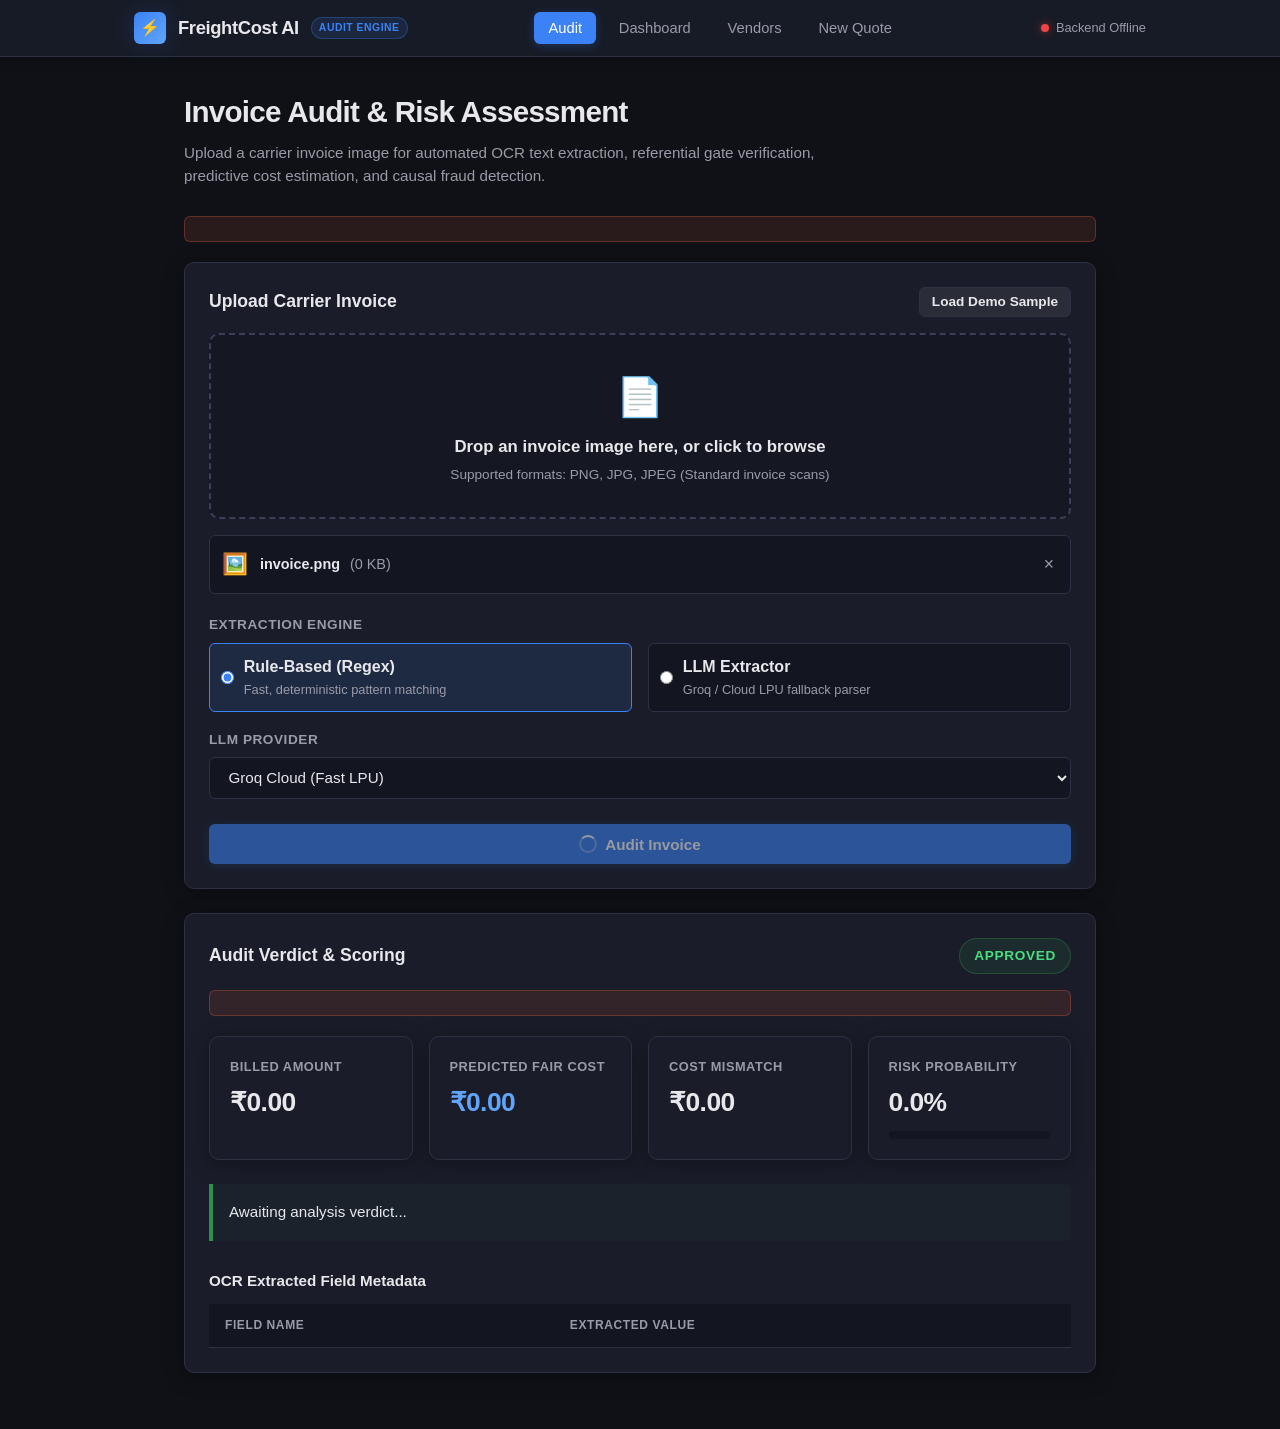
==== webapp/frontend/index.html @ 1308d072 "frontend" ====
<!DOCTYPE html>
<html lang="en">
<head>
  <meta charset="UTF-8">
  <meta name="viewport" content="width=device-width, initial-scale=1.0">
  <title>FreightCost AI — Automated Invoice Audit & Risk Scoring</title>
  <meta name="description" content="Production-ready freight invoice audit engine powered by Tesseract OCR, XGBoost predictive cost models, 4-tier confidence gating, and causal vendor risk intelligence.">
  <link rel="stylesheet" href="css/styles.css">
</head>
<body>

  <!-- Navigation Bar -->
  <nav class="navbar">
    <div class="nav-container">
      <a href="#audit" class="nav-brand">
        <div class="brand-icon">⚡</div>
        <div>
          <div class="brand-title">FreightCost AI</div>
        </div>
        <span class="brand-badge">Audit Engine</span>
      </a>

      <ul class="nav-links">
        <li><a href="#audit" class="nav-link active" id="nav-link-audit">Audit</a></li>
        <li><a href="#dashboard" class="nav-link" id="nav-link-dashboard">Dashboard</a></li>
        <li><a href="#vendors" class="nav-link" id="nav-link-vendors">Vendors</a></li>
        <li><a href="#quote" class="nav-link" id="nav-link-quote">New Quote</a></li>
      </ul>

      <div class="nav-status">
        <span class="status-dot online" id="health-dot"></span>
        <span id="health-label">Engine Online</span>
      </div>
    </div>
  </nav>

  <!-- Main Content Container -->
  <main class="main-content">

    <!-- ====================================================================
         PAGE 1: AUDIT (#audit-page)
         ==================================================================== -->
    <section id="audit-page" class="page-section">
      <header class="page-header">
        <h1>Invoice Audit & Risk Assessment</h1>
        <p>Upload a carrier invoice image for automated OCR text extraction, referential gate verification, predictive cost estimation, and causal fraud detection.</p>
      </header>

      <div id="audit-error-banner" class="alert-banner alert-danger hidden"></div>

      <!-- Upload & Configuration Card -->
      <div class="card">
        <div class="card-title">
          <span>Upload Carrier Invoice</span>
          <button type="button" class="btn btn-secondary btn-sm" id="load-demo-btn" title="Use benchmark sample image">
            Load Demo Sample
          </button>
        </div>

        <!-- Drag & Drop Zone -->
        <div class="dropzone" id="dropzone">
          <input type="file" id="file-input" accept="image/png, image/jpeg, image/jpg" style="display: none;">
          <div class="dropzone-icon">📄</div>
          <div class="dropzone-text">Drop an invoice image here, or click to browse</div>
          <div class="dropzone-subtext">Supported formats: PNG, JPG, JPEG (Standard invoice scans)</div>
        </div>

        <!-- Selected File Preview -->
        <div id="file-preview" class="file-preview hidden">
          <div class="file-preview-info">
            <span style="font-size: 1.3rem;">🖼️</span>
            <div>
              <span id="file-name" style="font-weight: 600;">invoice.png</span>
              <span id="file-size" style="color: var(--color-text-dim); margin-left: 6px;">(0 KB)</span>
            </div>
          </div>
          <button type="button" class="file-remove-btn" id="file-remove-btn" title="Remove file">&times;</button>
        </div>

        <!-- Extractor Mode Configuration -->
        <div class="form-group" style="margin-top: calc(var(--space-unit) * 2.5);">
          <label class="form-label">Extraction Engine</label>
          <div class="radio-group">
            <label class="radio-card active">
              <input type="radio" name="extractor" value="rules" checked>
              <div>
                <div style="font-weight: 600;">Rule-Based (Regex)</div>
                <div style="font-size: 0.8rem; color: var(--color-text-dim);">Fast, deterministic pattern matching</div>
              </div>
            </label>
            <label class="radio-card">
              <input type="radio" name="extractor" value="llm">
              <div>
                <div style="font-weight: 600;">LLM Extractor</div>
                <div style="font-size: 0.8rem; color: var(--color-text-dim);">Groq / Cloud LPU fallback parser</div>
              </div>
            </label>
          </div>
        </div>

        <!-- LLM Provider Select (Conditional) -->
        <div id="llm-provider-container" class="form-group hidden">
          <label class="form-label" for="llm-provider">LLM Provider</label>
          <select id="llm-provider" class="form-select">
            <option value="groq" selected>Groq Cloud (Fast LPU)</option>
            <option value="gemini">Google Gemini</option>
            <option value="openrouter">OpenRouter</option>
            <option value="cerebras">Cerebras</option>
          </select>
        </div>

        <button type="button" id="audit-btn" class="btn btn-primary" style="width: 100%; margin-top: calc(var(--space-unit) * 1);" disabled>
          <span id="audit-spinner" class="spinner hidden"></span>
          <span id="audit-btn-text">Audit Invoice</span>
        </button>
      </div>

      <!-- Audit Results Panel (Hidden initially) -->
      <div id="audit-results-card" class="card hidden">
        <div class="card-title">
          <span>Audit Verdict & Scoring</span>
          <span id="verdict-badge" class="badge badge-approved">APPROVED</span>
        </div>

        <!-- Gate Status / Rejection Box -->
        <div id="gate-status-box" class="alert-banner alert-danger hidden"></div>

        <!-- 4 Metric Cards (When Gate Passed) -->
        <div id="audit-stats-container">
          <div class="stats-grid-4">
            <div class="stat-card">
              <div class="stat-label">Billed Amount</div>
              <div class="stat-value" id="stat-billed-amount">₹0.00</div>
            </div>
            <div class="stat-card">
              <div class="stat-label">Predicted Fair Cost</div>
              <div class="stat-value primary" id="stat-predicted-cost">₹0.00</div>
            </div>
            <div class="stat-card">
              <div class="stat-label">Cost Mismatch</div>
              <div class="stat-value" id="stat-cost-mismatch">₹0.00</div>
            </div>
            <div class="stat-card">
              <div class="stat-label">Risk Probability</div>
              <div class="stat-value" id="stat-risk-proba">0.0%</div>
              <div class="meter-container">
                <div class="meter-track">
                  <div class="meter-fill" id="risk-meter-fill" style="width: 0%;"></div>
                </div>
              </div>
            </div>
          </div>
        </div>

        <!-- Narrative Explanation -->
        <div id="audit-explanation-box" class="explanation-box approved">
          Awaiting analysis verdict...
        </div>

        <!-- Extracted Fields Table -->
        <div style="margin-top: calc(var(--space-unit) * 3.5);">
          <div style="font-weight: 600; font-size: 0.95rem; margin-bottom: calc(var(--space-unit) * 1.5);">
            OCR Extracted Field Metadata
          </div>
          <div class="table-responsive">
            <table class="data-table">
              <thead>
                <tr>
                  <th style="width: 40%;">Field Name</th>
                  <th>Extracted Value</th>
                </tr>
              </thead>
              <tbody id="extracted-fields-tbody"></tbody>
            </table>
          </div>
        </div>
      </div>
    </section>

    <!-- ====================================================================
         PAGE 2: DASHBOARD (#dashboard-page)
         ==================================================================== -->
    <section id="dashboard-page" class="page-section hidden">
      <header class="page-header">
        <h1>Operational Audit Dashboard</h1>
        <p>Continuous monitoring of automated invoice throughput, gate pass ratios, and anomaly rejection telemetry.</p>
      </header>

      <div id="dash-error-banner" class="alert-banner alert-danger hidden"></div>

      <!-- Control Bar -->
      <div class="card" style="padding: calc(var(--space-unit) * 2);">
        <div style="display: flex; align-items: center; justify-content: space-between; gap: calc(var(--space-unit) * 2);">
          <div style="display: flex; align-items: center; gap: calc(var(--space-unit) * 1.5);">
            <label for="dash-n-input" style="font-size: 0.9rem; font-weight: 600; color: var(--color-text-dim);">
              Sample Window (Last N):
            </label>
            <input type="number" id="dash-n-input" class="form-input" value="300" min="10" max="5000" style="width: 110px; padding: 6px 10px;">
          </div>
          <button type="button" id="dash-refresh-btn" class="btn btn-primary btn-sm">
            Refresh
          </button>
        </div>
      </div>

      <!-- 4 Stat Cards -->
      <div class="stats-grid-4">
        <div class="stat-card">
          <div class="stat-label">Total Processed</div>
          <div class="stat-value" id="dash-stat-total">0</div>
        </div>
        <div class="stat-card">
          <div class="stat-label">Auto-Processing Rate</div>
          <div class="stat-value approved" id="dash-stat-rate">0.0%</div>
        </div>
        <div class="stat-card">
          <div class="stat-label">Gate Rejected</div>
          <div class="stat-value pending" id="dash-stat-rejected">0</div>
        </div>
        <div class="stat-card">
          <div class="stat-label">Flagged Anomalies</div>
          <div class="stat-value flagged" id="dash-stat-flagged">0</div>
        </div>
      </div>

      <!-- Rejection Breakdown Card -->
      <div class="card">
        <div class="card-title">Confidence Gate Rejection Breakdown</div>
        <div id="rejection-breakdown-container">
          <div style="text-align: center; color: var(--color-text-dim); padding: 20px;">
            Loading telemetry...
          </div>
        </div>

        <p class="disclaimer-note">
          * Figures reflect the last N audits recorded in <code>audit_log</code>. Confusion-matrix precision/recall are not shown here yet — <code>DashboardStats</code> doesn't currently return them; see §11 if you want to add that.
        </p>
      </div>
    </section>

    <!-- ====================================================================
         PAGE 3: VENDORS (#vendors-page)
         ==================================================================== -->
    <section id="vendors-page" class="page-section hidden">
      <header class="page-header">
        <h1>Vendor Risk Explorer</h1>
        <p>Causal carrier risk directory computed from historical audit logs via Laplace-smoothed Bayesian priors.</p>
      </header>

      <div id="vendors-error-banner" class="alert-banner alert-danger hidden"></div>

      <div class="card">
        <div style="display: flex; justify-content: space-between; align-items: center; margin-bottom: calc(var(--space-unit) * 2); gap: calc(var(--space-unit) * 2);">
          <input type="text" id="vendor-search-input" class="form-input" placeholder="Search carrier by name or ID (e.g. VEN001, Maruti)..." style="max-width: 420px;">
          <span id="vendor-count-label" style="font-size: 0.85rem; color: var(--color-text-dim);">Showing 0 vendors</span>
        </div>

        <div class="table-responsive">
          <table class="data-table">
            <thead>
              <tr>
                <th data-sort="vendor_name" data-title="Carrier Name">Carrier Name</th>
                <th data-sort="vendor_id" data-title="Vendor ID">Vendor ID</th>
                <th data-sort="total_invoices" data-title="Total Audits" style="text-align: right;">Total Audits</th>
                <th data-sort="flagged_invoices" data-title="Flagged" style="text-align: right;">Flagged</th>
                <th data-sort="risk_score" data-title="Risk Score" style="text-align: right;">Risk Score ▼</th>
              </tr>
            </thead>
            <tbody id="vendors-tbody">
              <tr>
                <td colspan="5" style="text-align: center; color: var(--color-text-dim); padding: 30px;">
                  Loading carriers...
                </td>
              </tr>
            </tbody>
          </table>
        </div>

        <p class="disclaimer-note">
          * Risk score reflects causal Laplace smoothing: <code>(flagged + 2 &times; 0.06) / (total + 2)</code>. Vendors with 0 audits default to the empirical prior (6.0%).
        </p>
      </div>
    </section>

    <!-- ====================================================================
         PAGE 4: NEW QUOTE (#quote-page)
         ==================================================================== -->
    <section id="quote-page" class="page-section hidden">
      <header class="page-header">
        <h1>Pre-Shipment Freight Estimator</h1>
        <p>Calculate fair market baseline freight costs (Model 1) prior to shipment booking based on corridor, payload, and operational conditions.</p>
      </header>

      <div id="quote-error-banner" class="alert-banner alert-danger hidden"></div>

      <div class="card">
        <form id="quote-form">
          <div class="form-row-2">
            <div class="form-group">
              <label class="form-label" for="quote-origin">Origin Hub</label>
              <select id="quote-origin" class="form-select" required></select>
            </div>
            <div class="form-group">
              <label class="form-label" for="quote-dest">Destination Hub</label>
              <select id="quote-dest" class="form-select" required></select>
            </div>
          </div>

          <div class="form-row-2">
            <div class="form-group">
              <label class="form-label" for="quote-truck-type">Truck Type</label>
              <select id="quote-truck-type" class="form-select" required>
                <option value="6-wheeler">6-wheeler (Light / City Haul)</option>
                <option value="10-wheeler" selected>10-wheeler (Medium Corridor)</option>
                <option value="12-wheeler">12-wheeler (Heavy Long-Haul)</option>
              </select>
            </div>
            <div class="form-group">
              <label class="form-label" for="quote-category">Product Category</label>
              <select id="quote-category" class="form-select" required>
                <option value="Steel Coils">Steel Coils</option>
                <option value="Automotive Spare Parts" selected>Automotive Spare Parts</option>
                <option value="Industrial Chemicals">Industrial Chemicals</option>
                <option value="Bulk Textiles">Bulk Textiles</option>
                <option value="Electronics Components">Electronics Components</option>
              </select>
            </div>
          </div>

          <div class="form-row-3">
            <div class="form-group">
              <label class="form-label" for="quote-weight">Billable Weight (kg)</label>
              <input type="number" id="quote-weight" class="form-input" value="12000" min="100" max="60000" step="100" required>
            </div>
            <div class="form-group">
              <label class="form-label" for="quote-distance">Distance (km)</label>
              <input type="number" id="quote-distance" class="form-input" value="850" min="10" max="4000" step="10" required>
            </div>
            <div class="form-group">
              <label class="form-label" for="quote-fuel-price">Expected Fuel Price (₹/L)</label>
              <input type="number" id="quote-fuel-price" class="form-input" value="94.5" min="50" max="150" step="0.1" required>
            </div>
          </div>

          <div class="form-row-3">
            <div class="form-group">
              <label class="form-label" for="quote-ideal-days">Ideal Transit Days</label>
              <input type="number" id="quote-ideal-days" class="form-input" value="2.5" min="0.5" max="30" step="0.1" required>
            </div>
            <div class="form-group">
              <label class="form-label" for="quote-quoted-days">Quoted Transit Days</label>
              <input type="number" id="quote-quoted-days" class="form-input" value="3.5" min="0.5" max="30" step="0.1" required>
            </div>
            <div class="form-group">
              <label class="form-label" for="quote-weather">Weather Friction Score (0-1)</label>
              <input type="number" id="quote-weather" class="form-input" value="0.3" min="0" max="1" step="0.05" required>
            </div>
          </div>

          <button type="submit" id="quote-submit-btn" class="btn btn-primary" style="width: 100%; margin-top: calc(var(--space-unit) * 1);">
            <span id="quote-spinner" class="spinner hidden"></span>
            <span id="quote-btn-text">Calculate Freight Estimate</span>
          </button>
        </form>
      </div>

      <!-- Quote Output Card -->
      <div id="quote-result-card" class="card hidden">
        <div style="text-align: center; padding: calc(var(--space-unit) * 2) 0;">
          <div style="font-size: 0.9rem; font-weight: 600; text-transform: uppercase; color: var(--color-text-dim); letter-spacing: 0.05em; margin-bottom: 8px;">
            Predicted Fair Market Cost
          </div>
          <div id="quote-cost-display" style="font-size: 2.8rem; font-weight: 800; color: #60a5fa; letter-spacing: -0.03em;">
            ₹0.00
          </div>
          <p style="color: var(--color-text-dim); font-size: 0.88rem; margin-top: 10px;">
            Calculated via Model 1 (XGBoost Regressor) trained on historical corridor fuel, weight, and vehicle attributes.
          </p>
        </div>
      </div>
    </section>

  </main>

  <!-- JavaScript Modules -->
  <script src="js/api.js"></script>
  <script src="js/router.js"></script>
  <script src="js/audit.js"></script>
  <script src="js/dashboard.js"></script>
  <script src="js/vendors.js"></script>
  <script src="js/quote.js"></script>
</body>
</html>
---- webapp/frontend/css/styles.css ----
/* ==========================================================================
   FreightCost AI - Modern Dark Design System
   Tokens, Typography, Glassmorphism, Micro-interactions
   ========================================================================== */

:root {
  --color-bg: #0f1117;
  --color-surface: #1a1d29;
  --color-surface-hover: #222638;
  --color-surface-elevated: #262a3d;
  --color-border: #2c3144;
  --color-border-light: #3a4059;
  --color-border-glow: rgba(59, 130, 246, 0.35);

  --color-primary: #3b82f6;
  --color-primary-hover: #2563eb;
  --color-primary-glow: rgba(59, 130, 246, 0.25);
  --color-primary-light: rgba(59, 130, 246, 0.12);

  --color-approved: #2f8f4e;
  --color-approved-bg: rgba(47, 143, 78, 0.14);
  --color-approved-border: rgba(47, 143, 78, 0.35);

  --color-flagged: #c0503b;
  --color-flagged-bg: rgba(192, 80, 59, 0.14);
  --color-flagged-border: rgba(192, 80, 59, 0.35);

  --color-pending: #e0a83e;
  --color-pending-bg: rgba(224, 168, 62, 0.14);
  --color-pending-border: rgba(224, 168, 62, 0.35);

  --color-text: #e8e8ec;
  --color-text-dim: #9a9ba8;
  --color-text-muted: #676978;

  --font: -apple-system, BlinkMacSystemFont, "Segoe UI", Roboto, "Helvetica Neue", Arial, sans-serif;
  --font-mono: ui-monospace, SFMono-Regular, Menlo, Monaco, Consolas, monospace;

  --radius-sm: 6px;
  --radius: 10px;
  --radius-lg: 14px;
  --radius-full: 9999px;

  --space-unit: 8px;
  --transition-fast: 0.15s ease;
  --transition: 0.25s ease;
  --shadow-card: 0 4px 20px rgba(0, 0, 0, 0.35);
  --shadow-glow: 0 0 25px rgba(59, 130, 246, 0.2);
}

/* Reset & Base */
*, *::before, *::after {
  box-sizing: border-box;
  margin: 0;
  padding: 0;
}

body {
  font-family: var(--font);
  background-color: var(--color-bg);
  color: var(--color-text);
  line-height: 1.55;
  min-height: 100vh;
  display: flex;
  flex-direction: column;
  -webkit-font-smoothing: antialiased;
  -moz-osx-font-smoothing: grayscale;
}

/* Navigation Bar */
.navbar {
  position: sticky;
  top: 0;
  z-index: 100;
  background: rgba(26, 29, 41, 0.88);
  backdrop-filter: blur(14px);
  -webkit-backdrop-filter: blur(14px);
  border-bottom: 1px solid var(--color-border);
  box-shadow: 0 2px 10px rgba(0, 0, 0, 0.3);
}

.nav-container {
  max-width: 1060px;
  margin: 0 auto;
  padding: calc(var(--space-unit) * 1.5) calc(var(--space-unit) * 3);
  display: flex;
  align-items: center;
  justify-content: space-between;
}

.nav-brand {
  display: flex;
  align-items: center;
  gap: calc(var(--space-unit) * 1.5);
  text-decoration: none;
  color: var(--color-text);
}

.brand-icon {
  width: 32px;
  height: 32px;
  background: linear-gradient(135deg, var(--color-primary), #60a5fa);
  border-radius: var(--radius-sm);
  display: flex;
  align-items: center;
  justify-content: center;
  color: #fff;
  font-weight: 700;
  font-size: 16px;
  box-shadow: var(--shadow-glow);
}

.brand-title {
  font-size: 1.15rem;
  font-weight: 700;
  letter-spacing: -0.02em;
}

.brand-badge {
  font-size: 0.65rem;
  font-weight: 700;
  text-transform: uppercase;
  background: var(--color-primary-light);
  color: var(--color-primary);
  padding: 2px 7px;
  border-radius: var(--radius-full);
  letter-spacing: 0.05em;
  border: 1px solid rgba(59, 130, 246, 0.3);
}

.nav-links {
  display: flex;
  align-items: center;
  gap: calc(var(--space-unit) * 1);
  list-style: none;
}

.nav-link {
  color: var(--color-text-dim);
  text-decoration: none;
  padding: calc(var(--space-unit) * 1) calc(var(--space-unit) * 1.8);
  border-radius: var(--radius-sm);
  font-size: 0.92rem;
  font-weight: 500;
  transition: all var(--transition-fast);
}

.nav-link:hover {
  color: var(--color-text);
  background: rgba(255, 255, 255, 0.05);
}

.nav-link.active {
  color: #fff;
  background: var(--color-primary);
  box-shadow: 0 2px 10px var(--color-primary-glow);
}

.nav-status {
  display: flex;
  align-items: center;
  gap: 7px;
  font-size: 0.8rem;
  color: var(--color-text-dim);
  padding-left: calc(var(--space-unit) * 1);
}

.status-dot {
  width: 8px;
  height: 8px;
  border-radius: 50%;
  background: #64748b;
  transition: background var(--transition);
}

.status-dot.online {
  background: #22c55e;
  box-shadow: 0 0 8px rgba(34, 197, 94, 0.6);
}

.status-dot.offline {
  background: #ef4444;
  box-shadow: 0 0 8px rgba(239, 68, 68, 0.6);
}

/* Main Page Container */
.main-content {
  flex: 1;
  max-width: 960px;
  width: 100%;
  margin: 0 auto;
  padding: calc(var(--space-unit) * 4) calc(var(--space-unit) * 3);
}

.page-section {
  display: block;
  animation: fadeIn 0.25s ease;
}

.page-section.hidden {
  display: none;
}

@keyframes fadeIn {
  from { opacity: 0; transform: translateY(6px); }
  to { opacity: 1; transform: translateY(0); }
}

/* Page Header */
.page-header {
  margin-bottom: calc(var(--space-unit) * 3.5);
}

.page-header h1 {
  font-size: 1.85rem;
  font-weight: 700;
  letter-spacing: -0.025em;
  margin-bottom: calc(var(--space-unit) * 0.75);
}

.page-header p {
  color: var(--color-text-dim);
  font-size: 0.95rem;
  max-width: 650px;
}

/* Card Component */
.card {
  background: var(--color-surface);
  border: 1px solid var(--color-border);
  border-radius: var(--radius);
  padding: calc(var(--space-unit) * 3);
  box-shadow: var(--shadow-card);
  margin-bottom: calc(var(--space-unit) * 3);
  transition: border-color var(--transition-fast);
}

.card:hover {
  border-color: var(--color-border-light);
}

.card-title {
  font-size: 1.1rem;
  font-weight: 600;
  margin-bottom: calc(var(--space-unit) * 2);
  display: flex;
  align-items: center;
  justify-content: space-between;
}

/* Form Controls */
.form-group {
  margin-bottom: calc(var(--space-unit) * 2.2);
}

.form-label {
  display: block;
  font-size: 0.85rem;
  font-weight: 600;
  color: var(--color-text-dim);
  margin-bottom: calc(var(--space-unit) * 0.8);
  text-transform: uppercase;
  letter-spacing: 0.04em;
}

.form-input, .form-select {
  width: 100%;
  background: #131620;
  border: 1px solid var(--color-border);
  color: var(--color-text);
  font-family: inherit;
  font-size: 0.95rem;
  padding: calc(var(--space-unit) * 1.3) calc(var(--space-unit) * 1.8);
  border-radius: var(--radius-sm);
  outline: none;
  transition: border-color var(--transition-fast), box-shadow var(--transition-fast);
}

.form-input:focus, .form-select:focus {
  border-color: var(--color-primary);
  box-shadow: 0 0 0 3px var(--color-primary-light);
}

.form-row-2 {
  display: grid;
  grid-template-columns: 1fr 1fr;
  gap: calc(var(--space-unit) * 2);
}

.form-row-3 {
  display: grid;
  grid-template-columns: 1fr 1fr 1fr;
  gap: calc(var(--space-unit) * 2);
}

/* Buttons */
.btn {
  display: inline-flex;
  align-items: center;
  justify-content: center;
  gap: calc(var(--space-unit) * 1);
  padding: calc(var(--space-unit) * 1.4) calc(var(--space-unit) * 2.8);
  font-family: inherit;
  font-size: 0.95rem;
  font-weight: 600;
  border-radius: var(--radius-sm);
  border: none;
  cursor: pointer;
  transition: all var(--transition-fast);
  text-decoration: none;
}

.btn-primary {
  background: var(--color-primary);
  color: #fff;
  box-shadow: 0 2px 10px var(--color-primary-glow);
}

.btn-primary:hover:not(:disabled) {
  background: var(--color-primary-hover);
  transform: translateY(-1px);
}

.btn-primary:disabled {
  opacity: 0.55;
  cursor: not-allowed;
}

.btn-secondary {
  background: rgba(255, 255, 255, 0.07);
  color: var(--color-text);
  border: 1px solid var(--color-border);
}

.btn-secondary:hover:not(:disabled) {
  background: rgba(255, 255, 255, 0.12);
}

.btn-sm {
  padding: calc(var(--space-unit) * 0.8) calc(var(--space-unit) * 1.5);
  font-size: 0.85rem;
}

/* Drag & Drop Upload Zone */
.dropzone {
  border: 2px dashed var(--color-border-light);
  border-radius: var(--radius);
  background: rgba(19, 22, 32, 0.6);
  padding: calc(var(--space-unit) * 4);
  text-align: center;
  cursor: pointer;
  transition: all var(--transition);
  position: relative;
}

.dropzone:hover, .dropzone.dragover {
  border-color: var(--color-primary);
  background: rgba(59, 130, 246, 0.05);
  box-shadow: 0 0 20px var(--color-primary-light);
}

.dropzone-icon {
  font-size: 2.4rem;
  margin-bottom: calc(var(--space-unit) * 1);
  color: var(--color-primary);
}

.dropzone-text {
  font-weight: 600;
  font-size: 1.05rem;
  margin-bottom: 4px;
}

.dropzone-subtext {
  font-size: 0.85rem;
  color: var(--color-text-dim);
}

.file-preview {
  display: flex;
  align-items: center;
  justify-content: space-between;
  background: #131620;
  border: 1px solid var(--color-border);
  border-radius: var(--radius-sm);
  padding: calc(var(--space-unit) * 1.5);
  margin-top: calc(var(--space-unit) * 2);
}

.file-preview-info {
  display: flex;
  align-items: center;
  gap: calc(var(--space-unit) * 1.5);
  font-size: 0.9rem;
}

.file-remove-btn {
  background: none;
  border: none;
  color: var(--color-text-dim);
  cursor: pointer;
  font-size: 1.1rem;
  line-height: 1;
  padding: 4px;
}

.file-remove-btn:hover {
  color: var(--color-flagged);
}

/* Radio Group & Options */
.radio-group {
  display: flex;
  gap: calc(var(--space-unit) * 2);
  margin-top: calc(var(--space-unit) * 1);
}

.radio-card {
  flex: 1;
  display: flex;
  align-items: center;
  gap: calc(var(--space-unit) * 1.2);
  padding: calc(var(--space-unit) * 1.4);
  background: #131620;
  border: 1px solid var(--color-border);
  border-radius: var(--radius-sm);
  cursor: pointer;
  transition: all var(--transition-fast);
}

.radio-card:hover {
  border-color: var(--color-border-light);
}

.radio-card input[type="radio"] {
  accent-color: var(--color-primary);
}

.radio-card.active {
  border-color: var(--color-primary);
  background: var(--color-primary-light);
}

/* Verdict Badges */
.badge {
  display: inline-flex;
  align-items: center;
  gap: 6px;
  font-size: 0.85rem;
  font-weight: 700;
  padding: 6px 14px;
  border-radius: var(--radius-full);
  text-transform: uppercase;
  letter-spacing: 0.05em;
}

.badge-approved {
  background: var(--color-approved-bg);
  color: #4ade80;
  border: 1px solid var(--color-approved-border);
}

.badge-flagged {
  background: var(--color-flagged-bg);
  color: #f87171;
  border: 1px solid var(--color-flagged-border);
}

.badge-pending {
  background: var(--color-pending-bg);
  color: #fbbf24;
  border: 1px solid var(--color-pending-border);
}

/* Stat Grid & Metric Cards */
.stats-grid-4 {
  display: grid;
  grid-template-columns: repeat(4, 1fr);
  gap: calc(var(--space-unit) * 2);
  margin-bottom: calc(var(--space-unit) * 3);
}

.stat-card {
  background: var(--color-surface);
  border: 1px solid var(--color-border);
  border-radius: var(--radius);
  padding: calc(var(--space-unit) * 2.5);
  box-shadow: var(--shadow-card);
}

.stat-label {
  font-size: 0.8rem;
  font-weight: 600;
  color: var(--color-text-dim);
  text-transform: uppercase;
  letter-spacing: 0.04em;
  margin-bottom: 6px;
}

.stat-value {
  font-size: 1.65rem;
  font-weight: 700;
  letter-spacing: -0.02em;
}

.stat-value.approved { color: #4ade80; }
.stat-value.flagged { color: #f87171; }
.stat-value.pending { color: #fbbf24; }
.stat-value.primary { color: #60a5fa; }

/* Progress / Meter Bar */
.meter-container {
  margin-top: calc(var(--space-unit) * 1);
}

.meter-track {
  width: 100%;
  height: 8px;
  background: #131620;
  border-radius: var(--radius-full);
  overflow: hidden;
}

.meter-fill {
  height: 100%;
  border-radius: var(--radius-full);
  transition: width 0.6s cubic-bezier(0.16, 1, 0.3, 1);
}

/* Tables */
.table-responsive {
  width: 100%;
  overflow-x: auto;
}

.data-table {
  width: 100%;
  border-collapse: collapse;
  text-align: left;
  font-size: 0.92rem;
}

.data-table th {
  background: #131620;
  color: var(--color-text-dim);
  font-weight: 600;
  text-transform: uppercase;
  font-size: 0.75rem;
  letter-spacing: 0.05em;
  padding: calc(var(--space-unit) * 1.5) calc(var(--space-unit) * 2);
  border-bottom: 1px solid var(--color-border);
  cursor: pointer;
  user-select: none;
  transition: color var(--transition-fast);
}

.data-table th:hover {
  color: var(--color-text);
}

.data-table td {
  padding: calc(var(--space-unit) * 1.5) calc(var(--space-unit) * 2);
  border-bottom: 1px solid rgba(44, 49, 68, 0.6);
}

.data-table tbody tr:hover {
  background: rgba(255, 255, 255, 0.02);
}

/* Explanation Box */
.explanation-box {
  background: rgba(19, 22, 32, 0.8);
  border-left: 4px solid var(--color-primary);
  border-radius: 0 var(--radius-sm) var(--radius-sm) 0;
  padding: calc(var(--space-unit) * 2);
  margin-top: calc(var(--space-unit) * 2.5);
  font-size: 0.95rem;
  color: var(--color-text);
  line-height: 1.6;
}

.explanation-box.flagged {
  border-left-color: var(--color-flagged);
  background: rgba(192, 80, 59, 0.06);
}

.explanation-box.approved {
  border-left-color: var(--color-approved);
  background: rgba(47, 143, 78, 0.06);
}

.explanation-box.pending {
  border-left-color: var(--color-pending);
  background: rgba(224, 168, 62, 0.06);
}

/* Rejection Breakdown Bar Chart */
.bar-row {
  margin-bottom: calc(var(--space-unit) * 2);
}

.bar-header {
  display: flex;
  justify-content: space-between;
  font-size: 0.88rem;
  margin-bottom: 6px;
}

.bar-track {
  width: 100%;
  height: 10px;
  background: #131620;
  border-radius: var(--radius-full);
  overflow: hidden;
}

.bar-fill {
  height: 100%;
  background: linear-gradient(90deg, #f59e0b, #ef4444);
  border-radius: var(--radius-full);
  transition: width 0.6s ease;
}

/* Loading Spinner */
.spinner {
  width: 18px;
  height: 18px;
  border: 2px solid rgba(255, 255, 255, 0.3);
  border-top-color: #fff;
  border-radius: 50%;
  animation: spin 0.8s linear infinite;
  display: inline-block;
}

@keyframes spin {
  to { transform: rotate(360deg); }
}

/* Notification & Alert Banner */
.alert-banner {
  padding: calc(var(--space-unit) * 1.5) calc(var(--space-unit) * 2);
  border-radius: var(--radius-sm);
  margin-bottom: calc(var(--space-unit) * 2.5);
  font-size: 0.92rem;
  display: flex;
  align-items: center;
  gap: calc(var(--space-unit) * 1.5);
}

.alert-danger {
  background: rgba(192, 80, 59, 0.15);
  border: 1px solid rgba(192, 80, 59, 0.4);
  color: #fca5a5;
}

.alert-info {
  background: rgba(59, 130, 246, 0.12);
  border: 1px solid rgba(59, 130, 246, 0.35);
  color: #93c5fd;
}

/* Disclaimer Note */
.disclaimer-note {
  font-size: 0.82rem;
  color: var(--color-text-muted);
  font-style: italic;
  margin-top: calc(var(--space-unit) * 2);
  line-height: 1.5;
}

/* Responsive Breakpoints */
@media (max-width: 800px) {
  .stats-grid-4 {
    grid-template-columns: 1fr 1fr;
  }
  .form-row-2, .form-row-3 {
    grid-template-columns: 1fr;
  }
  .nav-container {
    flex-direction: column;
    gap: calc(var(--space-unit) * 1.5);
  }
}
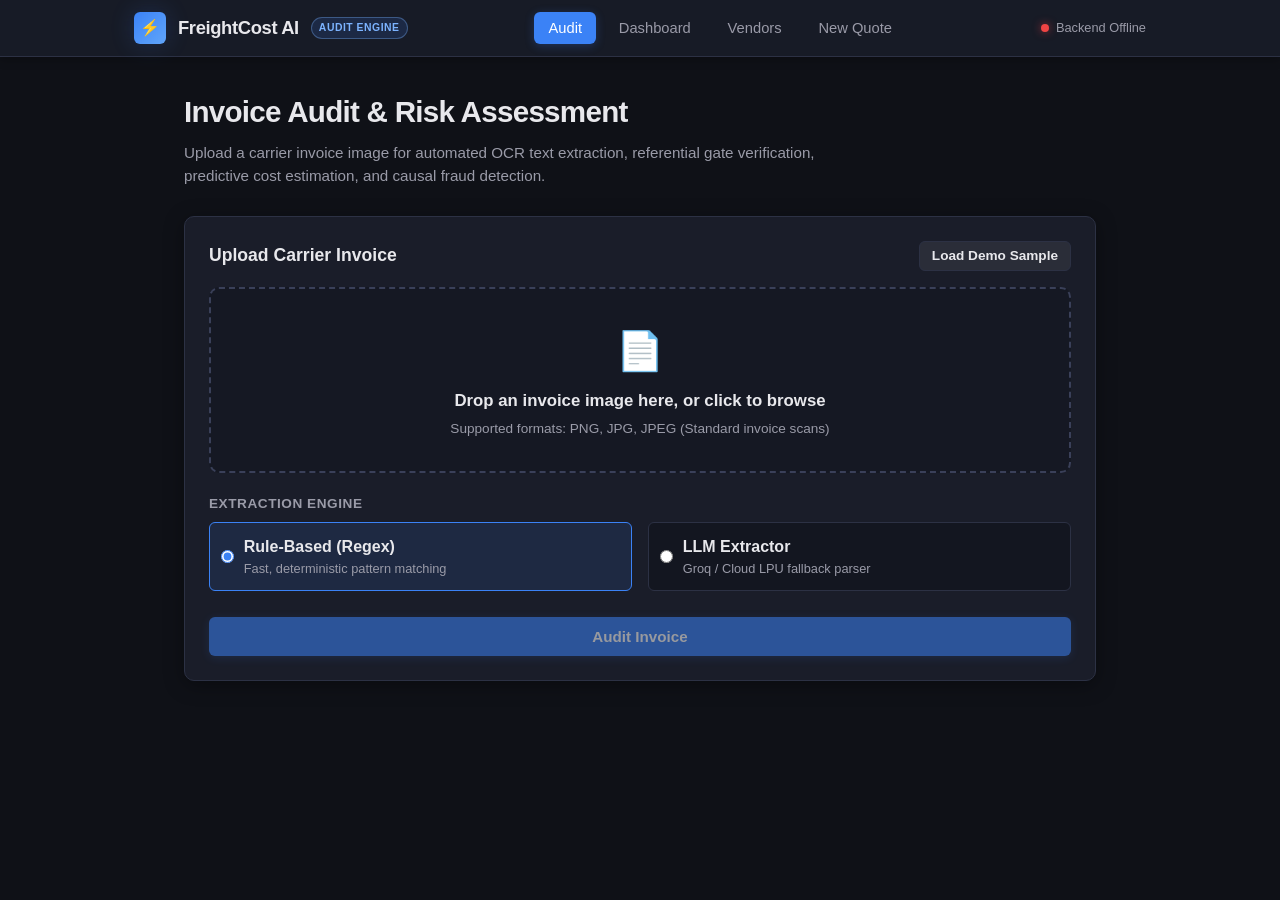
==== commit ef4d2a19: "added frontend web application for invoice audit and vendor management" ====
--- a/webapp/frontend/index.html
+++ b/webapp/frontend/index.html
@@ -5,6 +5,41 @@
   <meta name="viewport" content="width=device-width, initial-scale=1.0">
   <title>FreightCost AI — Automated Invoice Audit & Risk Scoring</title>
   <meta name="description" content="Production-ready freight invoice audit engine powered by Tesseract OCR, XGBoost predictive cost models, 4-tier confidence gating, and causal vendor risk intelligence.">
+  <meta name="robots" content="index, follow">
+  <meta name="theme-color" content="#0f1117">
+  <link rel="canonical" href="https://freightcost-ai.vercel.app/">
+
+  <!-- Open Graph / Social Media Cards -->
+  <meta property="og:type" content="website">
+  <meta property="og:url" content="https://freightcost-ai.vercel.app/">
+  <meta property="og:title" content="FreightCost AI — Automated Invoice Audit & Risk Scoring">
+  <meta property="og:description" content="Production-ready freight invoice audit engine powered by Tesseract OCR, XGBoost predictive cost models, 4-tier confidence gating, and causal vendor risk intelligence.">
+  <meta property="og:image" content="https://freightcost-ai.vercel.app/og-preview.png">
+  <meta property="og:site_name" content="FreightCost AI">
+
+  <!-- Twitter Cards -->
+  <meta name="twitter:card" content="summary_large_image">
+  <meta name="twitter:title" content="FreightCost AI — Automated Invoice Audit & Risk Scoring">
+  <meta name="twitter:description" content="Production-ready freight invoice audit engine powered by Tesseract OCR, XGBoost predictive cost models, 4-tier confidence gating, and causal vendor risk intelligence.">
+  <meta name="twitter:image" content="https://freightcost-ai.vercel.app/og-preview.png">
+
+  <!-- JSON-LD Structured Data -->
+  <script type="application/ld+json">
+  {
+    "@context": "https://schema.org",
+    "@type": "WebApplication",
+    "name": "FreightCost AI",
+    "url": "https://freightcost-ai.vercel.app/",
+    "description": "Production-ready freight invoice audit engine powered by Tesseract OCR, XGBoost predictive cost models, 4-tier confidence gating, and causal vendor risk intelligence.",
+    "applicationCategory": "BusinessApplication",
+    "operatingSystem": "All",
+    "offers": {
+      "@type": "Offer",
+      "price": "0"
+    }
+  }
+  </script>
+
   <link rel="stylesheet" href="css/styles.css">
 </head>
 <body>
@@ -119,7 +154,7 @@
       <div id="audit-results-card" class="card hidden">
         <div class="card-title">
           <span>Audit Verdict & Scoring</span>
-          <span id="verdict-badge" class="badge badge-approved">APPROVED</span>
+          <span id="verdict-badge" class="badge badge-neutral">No invoice audited yet</span>
         </div>
 
         <!-- Gate Status / Rejection Box -->
@@ -130,19 +165,19 @@
           <div class="stats-grid-4">
             <div class="stat-card">
               <div class="stat-label">Billed Amount</div>
-              <div class="stat-value" id="stat-billed-amount">₹0.00</div>
+              <div class="stat-value" id="stat-billed-amount">—</div>
             </div>
             <div class="stat-card">
               <div class="stat-label">Predicted Fair Cost</div>
-              <div class="stat-value primary" id="stat-predicted-cost">₹0.00</div>
+              <div class="stat-value primary" id="stat-predicted-cost">—</div>
             </div>
             <div class="stat-card">
               <div class="stat-label">Cost Mismatch</div>
-              <div class="stat-value" id="stat-cost-mismatch">₹0.00</div>
+              <div class="stat-value" id="stat-cost-mismatch">—</div>
             </div>
             <div class="stat-card">
               <div class="stat-label">Risk Probability</div>
-              <div class="stat-value" id="stat-risk-proba">0.0%</div>
+              <div class="stat-value" id="stat-risk-proba">—</div>
               <div class="meter-container">
                 <div class="meter-track">
                   <div class="meter-fill" id="risk-meter-fill" style="width: 0%;"></div>
@@ -153,8 +188,8 @@
         </div>
 
         <!-- Narrative Explanation -->
-        <div id="audit-explanation-box" class="explanation-box approved">
-          Awaiting analysis verdict...
+        <div id="audit-explanation-box" class="explanation-box neutral">
+          Upload an invoice image above to begin automated OCR extraction, referential validation, and risk scoring.
         </div>
 
         <!-- Extracted Fields Table -->
@@ -233,7 +268,7 @@
         </div>
 
         <p class="disclaimer-note">
-          * Figures reflect the last N audits recorded in <code>audit_log</code>. Confusion-matrix precision/recall are not shown here yet — <code>DashboardStats</code> doesn't currently return them; see §11 if you want to add that.
+          * Figures reflect aggregate telemetry from the most recent processed invoices recorded in the audit logs.
         </p>
       </div>
     </section>
--- a/webapp/frontend/css/styles.css
+++ b/webapp/frontend/css/styles.css
@@ -13,6 +13,7 @@
   --color-border-glow: rgba(59, 130, 246, 0.35);
 
   --color-primary: #3b82f6;
+  --color-primary-text: #7cb3ff;
   --color-primary-hover: #2563eb;
   --color-primary-glow: rgba(59, 130, 246, 0.25);
   --color-primary-light: rgba(59, 130, 246, 0.12);
@@ -22,6 +23,7 @@
   --color-approved-border: rgba(47, 143, 78, 0.35);
 
   --color-flagged: #c0503b;
+  --color-flagged-text: #fca5a5;
   --color-flagged-bg: rgba(192, 80, 59, 0.14);
   --color-flagged-border: rgba(192, 80, 59, 0.35);
 
@@ -29,9 +31,13 @@
   --color-pending-bg: rgba(224, 168, 62, 0.14);
   --color-pending-border: rgba(224, 168, 62, 0.35);
 
+  --color-neutral: #d1d2dc;
+  --color-neutral-bg: rgba(154, 155, 168, 0.14);
+  --color-neutral-border: rgba(154, 155, 168, 0.35);
+
   --color-text: #e8e8ec;
   --color-text-dim: #9a9ba8;
-  --color-text-muted: #676978;
+  --color-text-muted: #8e90a0;
 
   --font: -apple-system, BlinkMacSystemFont, "Segoe UI", Roboto, "Helvetica Neue", Arial, sans-serif;
   --font-mono: ui-monospace, SFMono-Regular, Menlo, Monaco, Consolas, monospace;
@@ -120,12 +126,12 @@
   font-size: 0.65rem;
   font-weight: 700;
   text-transform: uppercase;
-  background: var(--color-primary-light);
-  color: var(--color-primary);
+  background: rgba(44, 90, 160, 0.25);
+  color: var(--color-primary-text);
   padding: 2px 7px;
   border-radius: var(--radius-full);
   letter-spacing: 0.05em;
-  border: 1px solid rgba(59, 130, 246, 0.3);
+  border: 1px solid rgba(124, 179, 255, 0.35);
 }
 
 .nav-links {
@@ -199,6 +205,11 @@
 
 .page-section.hidden {
   display: none;
+}
+
+/* Generic Utility to guarantee hidden elements are not shown on load */
+.hidden {
+  display: none !important;
 }
 
 @keyframes fadeIn {
@@ -362,7 +373,7 @@
 .dropzone-icon {
   font-size: 2.4rem;
   margin-bottom: calc(var(--space-unit) * 1);
-  color: var(--color-primary);
+  color: var(--color-primary-text);
 }
 
 .dropzone-text {
@@ -460,16 +471,25 @@
   border: 1px solid var(--color-approved-border);
 }
 
+/* High-contrast solid badge with white text: passes WCAG AA (5.1:1 ratio) */
 .badge-flagged {
-  background: var(--color-flagged-bg);
-  color: #f87171;
-  border: 1px solid var(--color-flagged-border);
+  background: #b93826;
+  color: #ffffff;
+  border: 1px solid #d95540;
+  box-shadow: 0 0 10px rgba(185, 56, 38, 0.35);
 }
 
 .badge-pending {
   background: var(--color-pending-bg);
   color: #fbbf24;
   border: 1px solid var(--color-pending-border);
+}
+
+/* Neutral badge for pre-audit default state */
+.badge-neutral {
+  background: var(--color-neutral-bg);
+  color: var(--color-neutral);
+  border: 1px solid var(--color-neutral-border);
 }
 
 /* Stat Grid & Metric Cards */
@@ -504,9 +524,9 @@
 }
 
 .stat-value.approved { color: #4ade80; }
-.stat-value.flagged { color: #f87171; }
+.stat-value.flagged { color: var(--color-flagged-text); }
 .stat-value.pending { color: #fbbf24; }
-.stat-value.primary { color: #60a5fa; }
+.stat-value.primary { color: var(--color-primary-text); }
 
 /* Progress / Meter Bar */
 .meter-container {
@@ -594,6 +614,11 @@
   background: rgba(224, 168, 62, 0.06);
 }
 
+.explanation-box.neutral {
+  border-left-color: var(--color-neutral);
+  background: rgba(154, 155, 168, 0.06);
+}
+
 /* Rejection Breakdown Bar Chart */
 .bar-row {
   margin-bottom: calc(var(--space-unit) * 2);
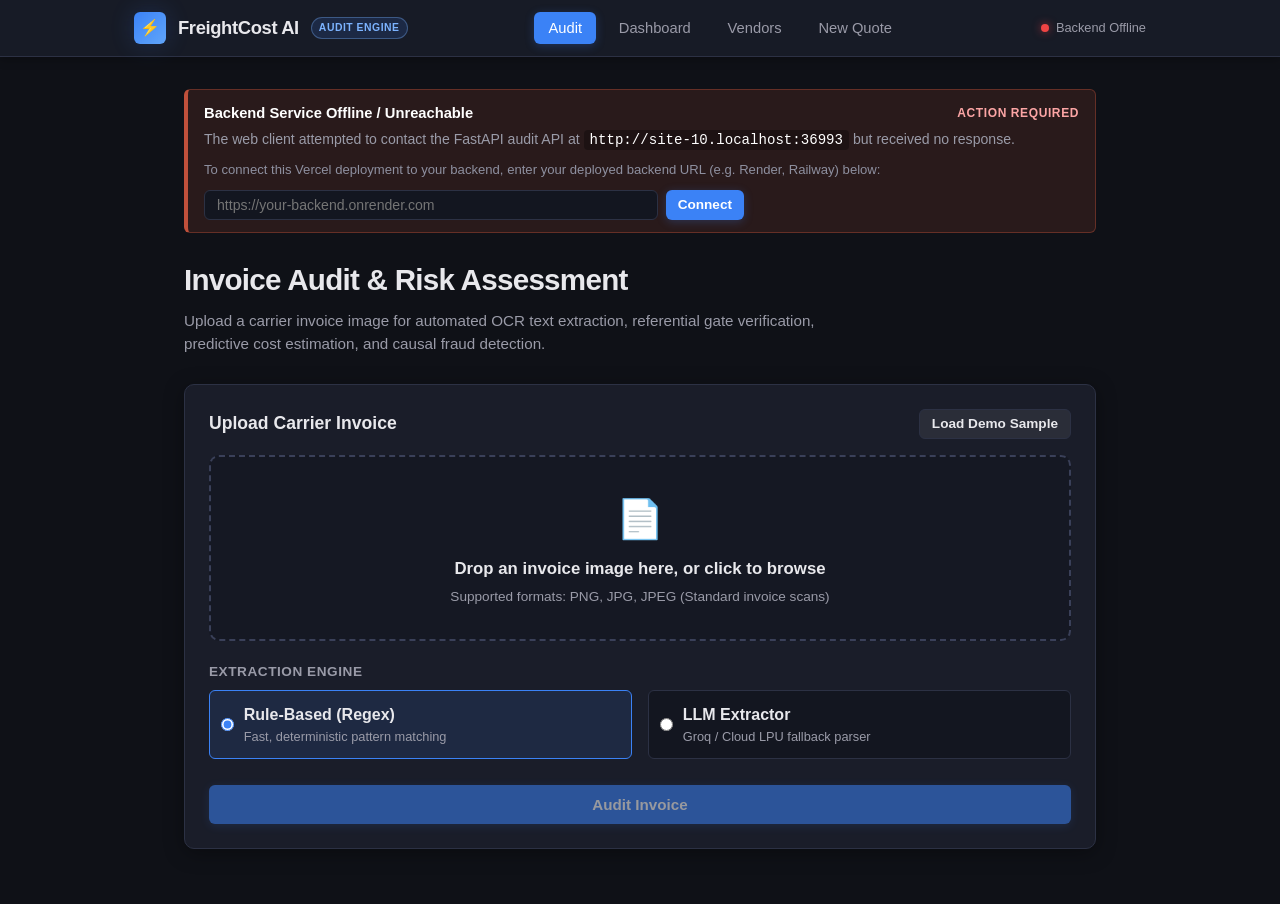
==== commit 7bf1dc60: "Add Dockerfile, vercel.json, and dynamic backend connector" ====
--- a/webapp/frontend/index.html
+++ b/webapp/frontend/index.html
@@ -62,7 +62,7 @@
         <li><a href="#quote" class="nav-link" id="nav-link-quote">New Quote</a></li>
       </ul>
 
-      <div class="nav-status">
+      <div class="nav-status" id="health-status-container" style="cursor: pointer;" title="Click to view backend connection settings">
         <span class="status-dot online" id="health-dot"></span>
         <span id="health-label">Engine Online</span>
       </div>
@@ -71,6 +71,26 @@
 
   <!-- Main Content Container -->
   <main class="main-content">
+
+    <!-- Backend Connection / Offline Guidance Banner -->
+    <div id="backend-offline-banner" class="alert-banner alert-danger hidden" style="margin-bottom: calc(var(--space-unit) * 3); border-left: 4px solid var(--color-flagged);">
+      <div style="flex: 1;">
+        <div style="display: flex; align-items: center; justify-content: space-between; margin-bottom: 4px;">
+          <strong style="color: #fff;">Backend Service Offline / Unreachable</strong>
+          <span style="font-size: 0.75rem; text-transform: uppercase; color: var(--color-flagged-text); font-weight: 700; letter-spacing: 0.05em;">Action Required</span>
+        </div>
+        <p style="font-size: 0.88rem; color: var(--color-text-dim); margin-bottom: 8px;">
+          The web client attempted to contact the FastAPI audit API at <code id="current-api-base" style="font-family: var(--font-mono); color: #fff; background: rgba(0,0,0,0.3); padding: 2px 6px; border-radius: 4px;"></code> but received no response.
+        </p>
+        <p style="font-size: 0.82rem; color: var(--color-text-muted); margin-bottom: 10px;">
+          To connect this Vercel deployment to your backend, enter your deployed backend URL (e.g. Render, Railway) below:
+        </p>
+        <div style="display: flex; gap: 8px; max-width: 540px;">
+          <input type="url" id="backend-url-input" class="form-input" placeholder="https://your-backend.onrender.com" style="padding: 6px 12px; font-size: 0.88rem;">
+          <button type="button" id="save-backend-url-btn" class="btn btn-primary btn-sm" style="white-space: nowrap;">Connect</button>
+        </div>
+      </div>
+    </div>
 
     <!-- ====================================================================
          PAGE 1: AUDIT (#audit-page)
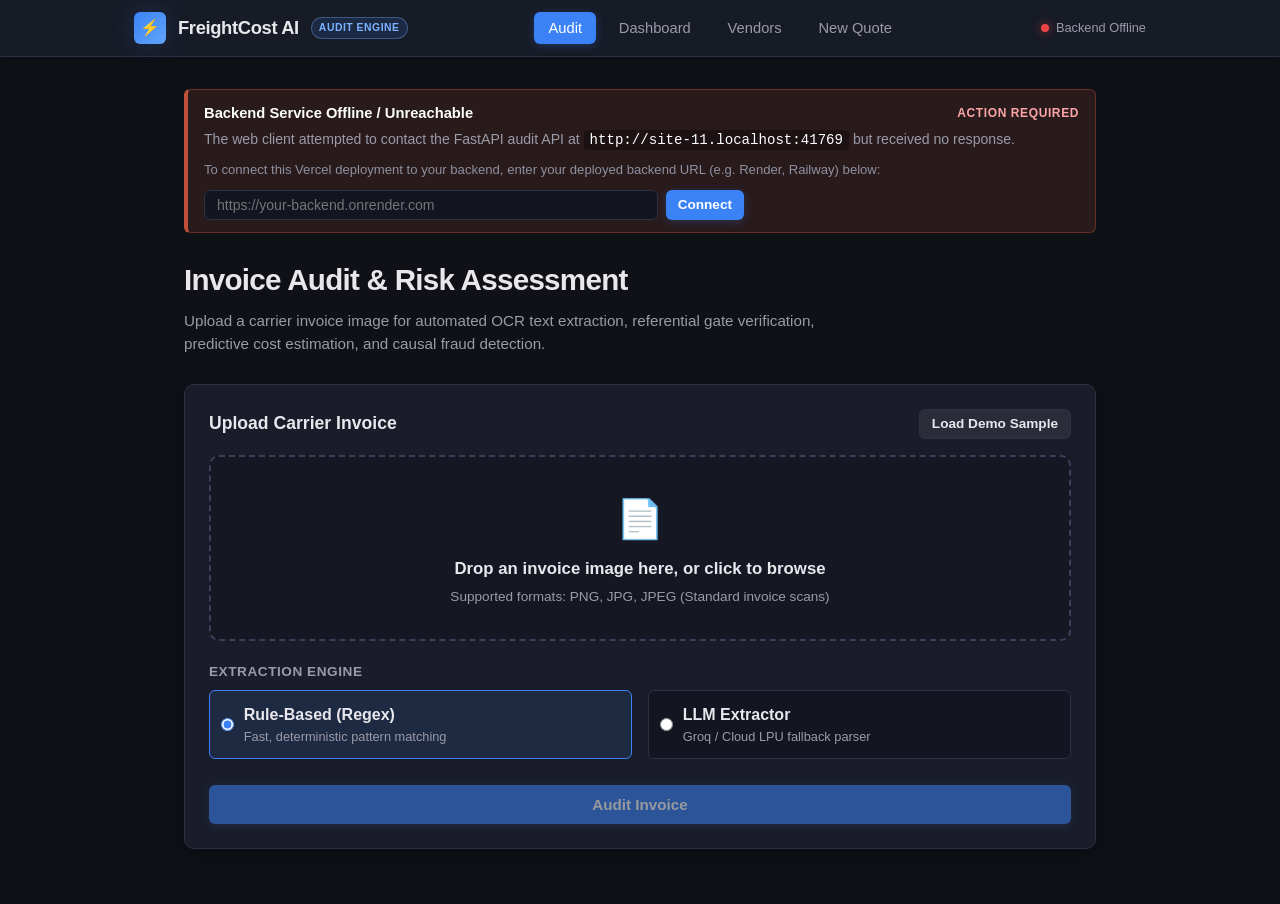
==== commit 5e0ff2cb: "Milestone 2: Implement Model 1 prediction intervals (Quantile Regression P10/P90) and local TreeSHAP" ====
--- a/webapp/frontend/index.html
+++ b/webapp/frontend/index.html
@@ -1,448 +1,903 @@
 <!DOCTYPE html>
+
 <html lang="en">
+
 <head>
+
   <meta charset="UTF-8">
+
   <meta name="viewport" content="width=device-width, initial-scale=1.0">
+
   <title>FreightCost AI — Automated Invoice Audit & Risk Scoring</title>
+
   <meta name="description" content="Production-ready freight invoice audit engine powered by Tesseract OCR, XGBoost predictive cost models, 4-tier confidence gating, and causal vendor risk intelligence.">
+
   <meta name="robots" content="index, follow">
+
   <meta name="theme-color" content="#0f1117">
+
   <link rel="canonical" href="https://freightcost-ai.vercel.app/">
 
+
+
   <!-- Open Graph / Social Media Cards -->
+
   <meta property="og:type" content="website">
+
   <meta property="og:url" content="https://freightcost-ai.vercel.app/">
+
   <meta property="og:title" content="FreightCost AI — Automated Invoice Audit & Risk Scoring">
+
   <meta property="og:description" content="Production-ready freight invoice audit engine powered by Tesseract OCR, XGBoost predictive cost models, 4-tier confidence gating, and causal vendor risk intelligence.">
+
   <meta property="og:image" content="https://freightcost-ai.vercel.app/og-preview.png">
+
   <meta property="og:site_name" content="FreightCost AI">
 
+
+
   <!-- Twitter Cards -->
+
   <meta name="twitter:card" content="summary_large_image">
+
   <meta name="twitter:title" content="FreightCost AI — Automated Invoice Audit & Risk Scoring">
+
   <meta name="twitter:description" content="Production-ready freight invoice audit engine powered by Tesseract OCR, XGBoost predictive cost models, 4-tier confidence gating, and causal vendor risk intelligence.">
+
   <meta name="twitter:image" content="https://freightcost-ai.vercel.app/og-preview.png">
 
+
+
   <!-- JSON-LD Structured Data -->
+
   <script type="application/ld+json">
+
   {
+
     "@context": "https://schema.org",
+
     "@type": "WebApplication",
+
     "name": "FreightCost AI",
+
     "url": "https://freightcost-ai.vercel.app/",
+
     "description": "Production-ready freight invoice audit engine powered by Tesseract OCR, XGBoost predictive cost models, 4-tier confidence gating, and causal vendor risk intelligence.",
+
     "applicationCategory": "BusinessApplication",
+
     "operatingSystem": "All",
+
     "offers": {
+
       "@type": "Offer",
+
       "price": "0"
+
     }
+
   }
+
   </script>
 
+
+
   <link rel="stylesheet" href="css/styles.css">
+
 </head>
+
 <body>
 
+
+
   <!-- Navigation Bar -->
+
   <nav class="navbar">
+
     <div class="nav-container">
+
       <a href="#audit" class="nav-brand">
+
         <div class="brand-icon">⚡</div>
+
         <div>
+
           <div class="brand-title">FreightCost AI</div>
-        </div>
+
+        </div>
+
         <span class="brand-badge">Audit Engine</span>
+
       </a>
 
+
+
       <ul class="nav-links">
+
         <li><a href="#audit" class="nav-link active" id="nav-link-audit">Audit</a></li>
+
         <li><a href="#dashboard" class="nav-link" id="nav-link-dashboard">Dashboard</a></li>
+
         <li><a href="#vendors" class="nav-link" id="nav-link-vendors">Vendors</a></li>
+
         <li><a href="#quote" class="nav-link" id="nav-link-quote">New Quote</a></li>
+
       </ul>
 
+
+
       <div class="nav-status" id="health-status-container" style="cursor: pointer;" title="Click to view backend connection settings">
+
         <span class="status-dot online" id="health-dot"></span>
+
         <span id="health-label">Engine Online</span>
+
       </div>
+
     </div>
+
   </nav>
 
+
+
   <!-- Main Content Container -->
+
   <main class="main-content">
 
+
+
     <!-- Backend Connection / Offline Guidance Banner -->
+
     <div id="backend-offline-banner" class="alert-banner alert-danger hidden" style="margin-bottom: calc(var(--space-unit) * 3); border-left: 4px solid var(--color-flagged);">
+
       <div style="flex: 1;">
+
         <div style="display: flex; align-items: center; justify-content: space-between; margin-bottom: 4px;">
+
           <strong style="color: #fff;">Backend Service Offline / Unreachable</strong>
+
           <span style="font-size: 0.75rem; text-transform: uppercase; color: var(--color-flagged-text); font-weight: 700; letter-spacing: 0.05em;">Action Required</span>
-        </div>
+
+        </div>
+
         <p style="font-size: 0.88rem; color: var(--color-text-dim); margin-bottom: 8px;">
+
           The web client attempted to contact the FastAPI audit API at <code id="current-api-base" style="font-family: var(--font-mono); color: #fff; background: rgba(0,0,0,0.3); padding: 2px 6px; border-radius: 4px;"></code> but received no response.
+
         </p>
+
         <p style="font-size: 0.82rem; color: var(--color-text-muted); margin-bottom: 10px;">
+
           To connect this Vercel deployment to your backend, enter your deployed backend URL (e.g. Render, Railway) below:
+
         </p>
+
         <div style="display: flex; gap: 8px; max-width: 540px;">
+
           <input type="url" id="backend-url-input" class="form-input" placeholder="https://your-backend.onrender.com" style="padding: 6px 12px; font-size: 0.88rem;">
+
           <button type="button" id="save-backend-url-btn" class="btn btn-primary btn-sm" style="white-space: nowrap;">Connect</button>
-        </div>
+
+        </div>
+
       </div>
+
     </div>
 
+
+
     <!-- ====================================================================
+
          PAGE 1: AUDIT (#audit-page)
+
          ==================================================================== -->
+
     <section id="audit-page" class="page-section">
+
       <header class="page-header">
+
         <h1>Invoice Audit & Risk Assessment</h1>
+
         <p>Upload a carrier invoice image for automated OCR text extraction, referential gate verification, predictive cost estimation, and causal fraud detection.</p>
+
       </header>
 
+
+
       <div id="audit-error-banner" class="alert-banner alert-danger hidden"></div>
 
+
+
       <!-- Upload & Configuration Card -->
+
       <div class="card">
+
         <div class="card-title">
+
           <span>Upload Carrier Invoice</span>
+
           <button type="button" class="btn btn-secondary btn-sm" id="load-demo-btn" title="Use benchmark sample image">
+
             Load Demo Sample
+
           </button>
-        </div>
+
+        </div>
+
+
 
         <!-- Drag & Drop Zone -->
+
         <div class="dropzone" id="dropzone">
+
           <input type="file" id="file-input" accept="image/png, image/jpeg, image/jpg" style="display: none;">
+
           <div class="dropzone-icon">📄</div>
+
           <div class="dropzone-text">Drop an invoice image here, or click to browse</div>
+
           <div class="dropzone-subtext">Supported formats: PNG, JPG, JPEG (Standard invoice scans)</div>
-        </div>
+
+        </div>
+
+
 
         <!-- Selected File Preview -->
+
         <div id="file-preview" class="file-preview hidden">
+
           <div class="file-preview-info">
+
             <span style="font-size: 1.3rem;">🖼️</span>
+
             <div>
+
               <span id="file-name" style="font-weight: 600;">invoice.png</span>
+
               <span id="file-size" style="color: var(--color-text-dim); margin-left: 6px;">(0 KB)</span>
-            </div>
-          </div>
+
+            </div>
+
+          </div>
+
           <button type="button" class="file-remove-btn" id="file-remove-btn" title="Remove file">&times;</button>
-        </div>
+
+        </div>
+
+
 
         <!-- Extractor Mode Configuration -->
+
         <div class="form-group" style="margin-top: calc(var(--space-unit) * 2.5);">
+
           <label class="form-label">Extraction Engine</label>
+
           <div class="radio-group">
+
             <label class="radio-card active">
+
               <input type="radio" name="extractor" value="rules" checked>
+
               <div>
+
                 <div style="font-weight: 600;">Rule-Based (Regex)</div>
+
                 <div style="font-size: 0.8rem; color: var(--color-text-dim);">Fast, deterministic pattern matching</div>
+
               </div>
+
             </label>
+
             <label class="radio-card">
+
               <input type="radio" name="extractor" value="llm">
+
               <div>
+
                 <div style="font-weight: 600;">LLM Extractor</div>
+
                 <div style="font-size: 0.8rem; color: var(--color-text-dim);">Groq / Cloud LPU fallback parser</div>
+
               </div>
+
             </label>
-          </div>
-        </div>
+
+          </div>
+
+        </div>
+
+
 
         <!-- LLM Provider Select (Conditional) -->
+
         <div id="llm-provider-container" class="form-group hidden">
+
           <label class="form-label" for="llm-provider">LLM Provider</label>
+
           <select id="llm-provider" class="form-select">
+
             <option value="groq" selected>Groq Cloud (Fast LPU)</option>
+
             <option value="gemini">Google Gemini</option>
+
             <option value="openrouter">OpenRouter</option>
+
             <option value="cerebras">Cerebras</option>
+
           </select>
-        </div>
+
+        </div>
+
+
 
         <button type="button" id="audit-btn" class="btn btn-primary" style="width: 100%; margin-top: calc(var(--space-unit) * 1);" disabled>
+
           <span id="audit-spinner" class="spinner hidden"></span>
+
           <span id="audit-btn-text">Audit Invoice</span>
+
         </button>
+
       </div>
 
+
+
       <!-- Audit Results Panel (Hidden initially) -->
+
       <div id="audit-results-card" class="card hidden">
+
         <div class="card-title">
+
           <span>Audit Verdict & Scoring</span>
+
           <span id="verdict-badge" class="badge badge-neutral">No invoice audited yet</span>
-        </div>
+
+        </div>
+
+
 
         <!-- Gate Status / Rejection Box -->
+
         <div id="gate-status-box" class="alert-banner alert-danger hidden"></div>
 
+
+
         <!-- 4 Metric Cards (When Gate Passed) -->
+
         <div id="audit-stats-container">
+
           <div class="stats-grid-4">
+
             <div class="stat-card">
+
               <div class="stat-label">Billed Amount</div>
+
               <div class="stat-value" id="stat-billed-amount">—</div>
-            </div>
+
+            </div>
+
             <div class="stat-card">
+
               <div class="stat-label">Predicted Fair Cost</div>
+
               <div class="stat-value primary" id="stat-predicted-cost">—</div>
-            </div>
+
+            </div>
+
             <div class="stat-card">
+
               <div class="stat-label">Cost Mismatch</div>
+
               <div class="stat-value" id="stat-cost-mismatch">—</div>
-            </div>
+
+            </div>
+
             <div class="stat-card">
+
               <div class="stat-label">Risk Probability</div>
+
               <div class="stat-value" id="stat-risk-proba">—</div>
+
               <div class="meter-container">
+
                 <div class="meter-track">
+
                   <div class="meter-fill" id="risk-meter-fill" style="width: 0%;"></div>
+
                 </div>
+
               </div>
-            </div>
-          </div>
-        </div>
+
+            </div>
+
+          </div>
+
+        </div>
+
+
 
         <!-- Narrative Explanation -->
+
         <div id="audit-explanation-box" class="explanation-box neutral">
+
           Upload an invoice image above to begin automated OCR extraction, referential validation, and risk scoring.
-        </div>
+
+        </div>
+
+
 
         <!-- Extracted Fields Table -->
+
         <div style="margin-top: calc(var(--space-unit) * 3.5);">
+
           <div style="font-weight: 600; font-size: 0.95rem; margin-bottom: calc(var(--space-unit) * 1.5);">
+
             OCR Extracted Field Metadata
-          </div>
+
+          </div>
+
           <div class="table-responsive">
+
             <table class="data-table">
+
               <thead>
+
                 <tr>
+
                   <th style="width: 40%;">Field Name</th>
+
                   <th>Extracted Value</th>
+
                 </tr>
+
               </thead>
+
               <tbody id="extracted-fields-tbody"></tbody>
+
             </table>
-          </div>
-        </div>
+
+          </div>
+
+        </div>
+
       </div>
+
     </section>
 
+
+
     <!-- ====================================================================
+
          PAGE 2: DASHBOARD (#dashboard-page)
+
          ==================================================================== -->
+
     <section id="dashboard-page" class="page-section hidden">
+
       <header class="page-header">
+
         <h1>Operational Audit Dashboard</h1>
+
         <p>Continuous monitoring of automated invoice throughput, gate pass ratios, and anomaly rejection telemetry.</p>
+
       </header>
 
+
+
       <div id="dash-error-banner" class="alert-banner alert-danger hidden"></div>
 
+
+
       <!-- Control Bar -->
+
       <div class="card" style="padding: calc(var(--space-unit) * 2);">
+
         <div style="display: flex; align-items: center; justify-content: space-between; gap: calc(var(--space-unit) * 2);">
+
           <div style="display: flex; align-items: center; gap: calc(var(--space-unit) * 1.5);">
+
             <label for="dash-n-input" style="font-size: 0.9rem; font-weight: 600; color: var(--color-text-dim);">
+
               Sample Window (Last N):
+
             </label>
+
             <input type="number" id="dash-n-input" class="form-input" value="300" min="10" max="5000" style="width: 110px; padding: 6px 10px;">
-          </div>
+
+          </div>
+
           <button type="button" id="dash-refresh-btn" class="btn btn-primary btn-sm">
+
             Refresh
+
           </button>
-        </div>
+
+        </div>
+
       </div>
 
+
+
       <!-- 4 Stat Cards -->
+
       <div class="stats-grid-4">
+
         <div class="stat-card">
+
           <div class="stat-label">Total Processed</div>
+
           <div class="stat-value" id="dash-stat-total">0</div>
-        </div>
+
+        </div>
+
         <div class="stat-card">
+
           <div class="stat-label">Auto-Processing Rate</div>
+
           <div class="stat-value approved" id="dash-stat-rate">0.0%</div>
-        </div>
+
+        </div>
+
         <div class="stat-card">
+
           <div class="stat-label">Gate Rejected</div>
+
           <div class="stat-value pending" id="dash-stat-rejected">0</div>
-        </div>
+
+        </div>
+
         <div class="stat-card">
+
           <div class="stat-label">Flagged Anomalies</div>
+
           <div class="stat-value flagged" id="dash-stat-flagged">0</div>
-        </div>
+
+        </div>
+
       </div>
 
+
+
       <!-- Rejection Breakdown Card -->
+
       <div class="card">
+
         <div class="card-title">Confidence Gate Rejection Breakdown</div>
+
         <div id="rejection-breakdown-container">
+
           <div style="text-align: center; color: var(--color-text-dim); padding: 20px;">
+
             Loading telemetry...
-          </div>
-        </div>
+
+          </div>
+
+        </div>
+
+
 
         <p class="disclaimer-note">
+
           * Figures reflect aggregate telemetry from the most recent processed invoices recorded in the audit logs.
+
         </p>
+
       </div>
+
     </section>
 
+
+
     <!-- ====================================================================
+
          PAGE 3: VENDORS (#vendors-page)
+
          ==================================================================== -->
+
     <section id="vendors-page" class="page-section hidden">
+
       <header class="page-header">
+
         <h1>Vendor Risk Explorer</h1>
+
         <p>Causal carrier risk directory computed from historical audit logs via Laplace-smoothed Bayesian priors.</p>
+
       </header>
 
+
+
       <div id="vendors-error-banner" class="alert-banner alert-danger hidden"></div>
 
+
+
       <div class="card">
+
         <div style="display: flex; justify-content: space-between; align-items: center; margin-bottom: calc(var(--space-unit) * 2); gap: calc(var(--space-unit) * 2);">
+
           <input type="text" id="vendor-search-input" class="form-input" placeholder="Search carrier by name or ID (e.g. VEN001, Maruti)..." style="max-width: 420px;">
+
           <span id="vendor-count-label" style="font-size: 0.85rem; color: var(--color-text-dim);">Showing 0 vendors</span>
-        </div>
+
+        </div>
+
+
 
         <div class="table-responsive">
+
           <table class="data-table">
+
             <thead>
+
               <tr>
+
                 <th data-sort="vendor_name" data-title="Carrier Name">Carrier Name</th>
+
                 <th data-sort="vendor_id" data-title="Vendor ID">Vendor ID</th>
+
                 <th data-sort="total_invoices" data-title="Total Audits" style="text-align: right;">Total Audits</th>
+
                 <th data-sort="flagged_invoices" data-title="Flagged" style="text-align: right;">Flagged</th>
+
                 <th data-sort="risk_score" data-title="Risk Score" style="text-align: right;">Risk Score ▼</th>
+
               </tr>
+
             </thead>
+
             <tbody id="vendors-tbody">
+
               <tr>
+
                 <td colspan="5" style="text-align: center; color: var(--color-text-dim); padding: 30px;">
+
                   Loading carriers...
+
                 </td>
+
               </tr>
+
             </tbody>
+
           </table>
-        </div>
+
+        </div>
+
+
 
         <p class="disclaimer-note">
+
           * Risk score reflects causal Laplace smoothing: <code>(flagged + 2 &times; 0.06) / (total + 2)</code>. Vendors with 0 audits default to the empirical prior (6.0%).
+
         </p>
+
       </div>
+
     </section>
 
+
+
     <!-- ====================================================================
+
          PAGE 4: NEW QUOTE (#quote-page)
+
          ==================================================================== -->
+
     <section id="quote-page" class="page-section hidden">
+
       <header class="page-header">
+
         <h1>Pre-Shipment Freight Estimator</h1>
+
         <p>Calculate fair market baseline freight costs (Model 1) prior to shipment booking based on corridor, payload, and operational conditions.</p>
+
       </header>
 
+
+
       <div id="quote-error-banner" class="alert-banner alert-danger hidden"></div>
 
+
+
       <div class="card">
+
         <form id="quote-form">
+
           <div class="form-row-2">
+
             <div class="form-group">
+
               <label class="form-label" for="quote-origin">Origin Hub</label>
+
               <select id="quote-origin" class="form-select" required></select>
-            </div>
+
+            </div>
+
             <div class="form-group">
+
               <label class="form-label" for="quote-dest">Destination Hub</label>
+
               <select id="quote-dest" class="form-select" required></select>
-            </div>
-          </div>
+
+            </div>
+
+          </div>
+
+
 
           <div class="form-row-2">
+
             <div class="form-group">
+
               <label class="form-label" for="quote-truck-type">Truck Type</label>
+
               <select id="quote-truck-type" class="form-select" required>
+
                 <option value="6-wheeler">6-wheeler (Light / City Haul)</option>
+
                 <option value="10-wheeler" selected>10-wheeler (Medium Corridor)</option>
+
                 <option value="12-wheeler">12-wheeler (Heavy Long-Haul)</option>
+
               </select>
-            </div>
+
+            </div>
+
             <div class="form-group">
+
               <label class="form-label" for="quote-category">Product Category</label>
+
               <select id="quote-category" class="form-select" required>
+
                 <option value="Steel Coils">Steel Coils</option>
+
                 <option value="Automotive Spare Parts" selected>Automotive Spare Parts</option>
+
                 <option value="Industrial Chemicals">Industrial Chemicals</option>
+
                 <option value="Bulk Textiles">Bulk Textiles</option>
+
                 <option value="Electronics Components">Electronics Components</option>
+
               </select>
-            </div>
-          </div>
+
+            </div>
+
+          </div>
+
+
 
           <div class="form-row-3">
+
             <div class="form-group">
+
               <label class="form-label" for="quote-weight">Billable Weight (kg)</label>
+
               <input type="number" id="quote-weight" class="form-input" value="12000" min="100" max="60000" step="100" required>
-            </div>
+
+            </div>
+
             <div class="form-group">
+
               <label class="form-label" for="quote-distance">Distance (km)</label>
+
               <input type="number" id="quote-distance" class="form-input" value="850" min="10" max="4000" step="10" required>
-            </div>
+
+            </div>
+
             <div class="form-group">
+
               <label class="form-label" for="quote-fuel-price">Expected Fuel Price (₹/L)</label>
+
               <input type="number" id="quote-fuel-price" class="form-input" value="94.5" min="50" max="150" step="0.1" required>
-            </div>
-          </div>
+
+            </div>
+
+          </div>
+
+
 
           <div class="form-row-3">
+
             <div class="form-group">
+
               <label class="form-label" for="quote-ideal-days">Ideal Transit Days</label>
+
               <input type="number" id="quote-ideal-days" class="form-input" value="2.5" min="0.5" max="30" step="0.1" required>
-            </div>
+
+            </div>
+
             <div class="form-group">
+
               <label class="form-label" for="quote-quoted-days">Quoted Transit Days</label>
+
               <input type="number" id="quote-quoted-days" class="form-input" value="3.5" min="0.5" max="30" step="0.1" required>
-            </div>
+
+            </div>
+
             <div class="form-group">
+
               <label class="form-label" for="quote-weather">Weather Friction Score (0-1)</label>
+
               <input type="number" id="quote-weather" class="form-input" value="0.3" min="0" max="1" step="0.05" required>
-            </div>
-          </div>
+
+            </div>
+
+          </div>
+
+
 
           <button type="submit" id="quote-submit-btn" class="btn btn-primary" style="width: 100%; margin-top: calc(var(--space-unit) * 1);">
+
             <span id="quote-spinner" class="spinner hidden"></span>
+
             <span id="quote-btn-text">Calculate Freight Estimate</span>
+
           </button>
+
         </form>
+
       </div>
 
+
+
       <!-- Quote Output Card -->
+
       <div id="quote-result-card" class="card hidden">
+
         <div style="text-align: center; padding: calc(var(--space-unit) * 2) 0;">
+
           <div style="font-size: 0.9rem; font-weight: 600; text-transform: uppercase; color: var(--color-text-dim); letter-spacing: 0.05em; margin-bottom: 8px;">
+
             Predicted Fair Market Cost
-          </div>
+
+          </div>
+
           <div id="quote-cost-display" style="font-size: 2.8rem; font-weight: 800; color: #60a5fa; letter-spacing: -0.03em;">
+
             ₹0.00
-          </div>
+
+          </div>
+            <div id="quote-interval-display" style="font-size: 1.05rem; font-weight: 600; color: #93c5fd; margin-top: 6px;"></div>
+            <div id="quote-drivers-card" class="hidden" style="margin-top: 20px; text-align: left; background: rgba(30, 41, 59, 0.7); border: 1px solid var(--color-border); border-radius: 8px; padding: 14px 18px;">
+              <div style="font-size: 0.8rem; font-weight: 700; text-transform: uppercase; color: var(--color-text-dim); letter-spacing: 0.05em; margin-bottom: 8px;">
+                Top Cost Drivers (TreeSHAP Attribution)
+              </div>
+              <div id="quote-drivers-list" style="display: flex; flex-direction: column; gap: 6px;"></div>
+            </div>
+
           <p style="color: var(--color-text-dim); font-size: 0.88rem; margin-top: 10px;">
+
             Calculated via Model 1 (XGBoost Regressor) trained on historical corridor fuel, weight, and vehicle attributes.
+
           </p>
-        </div>
+
+        </div>
+
       </div>
+
     </section>
 
+
+
   </main>
 
+
+
   <!-- JavaScript Modules -->
+
   <script src="js/api.js"></script>
+
   <script src="js/router.js"></script>
+
   <script src="js/audit.js"></script>
+
   <script src="js/dashboard.js"></script>
+
   <script src="js/vendors.js"></script>
+
   <script src="js/quote.js"></script>
+
 </body>
+
 </html>
+
